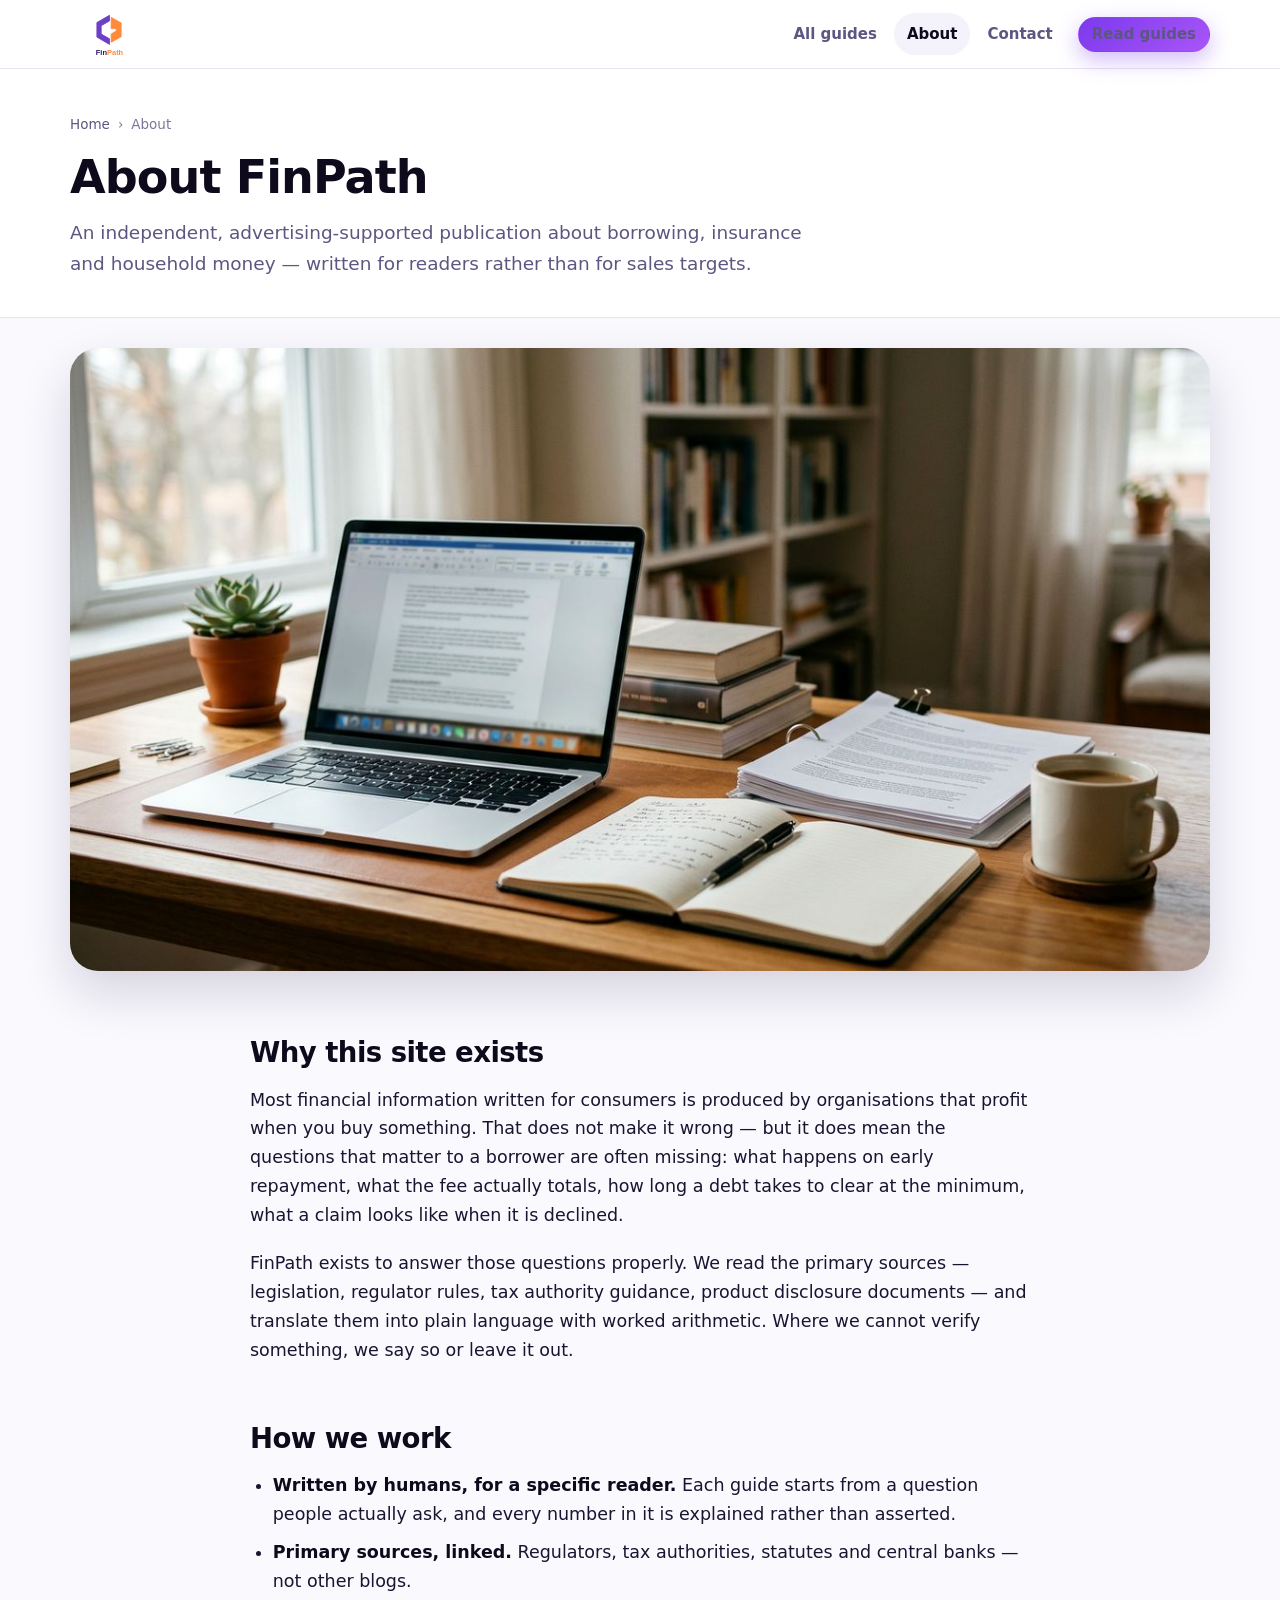
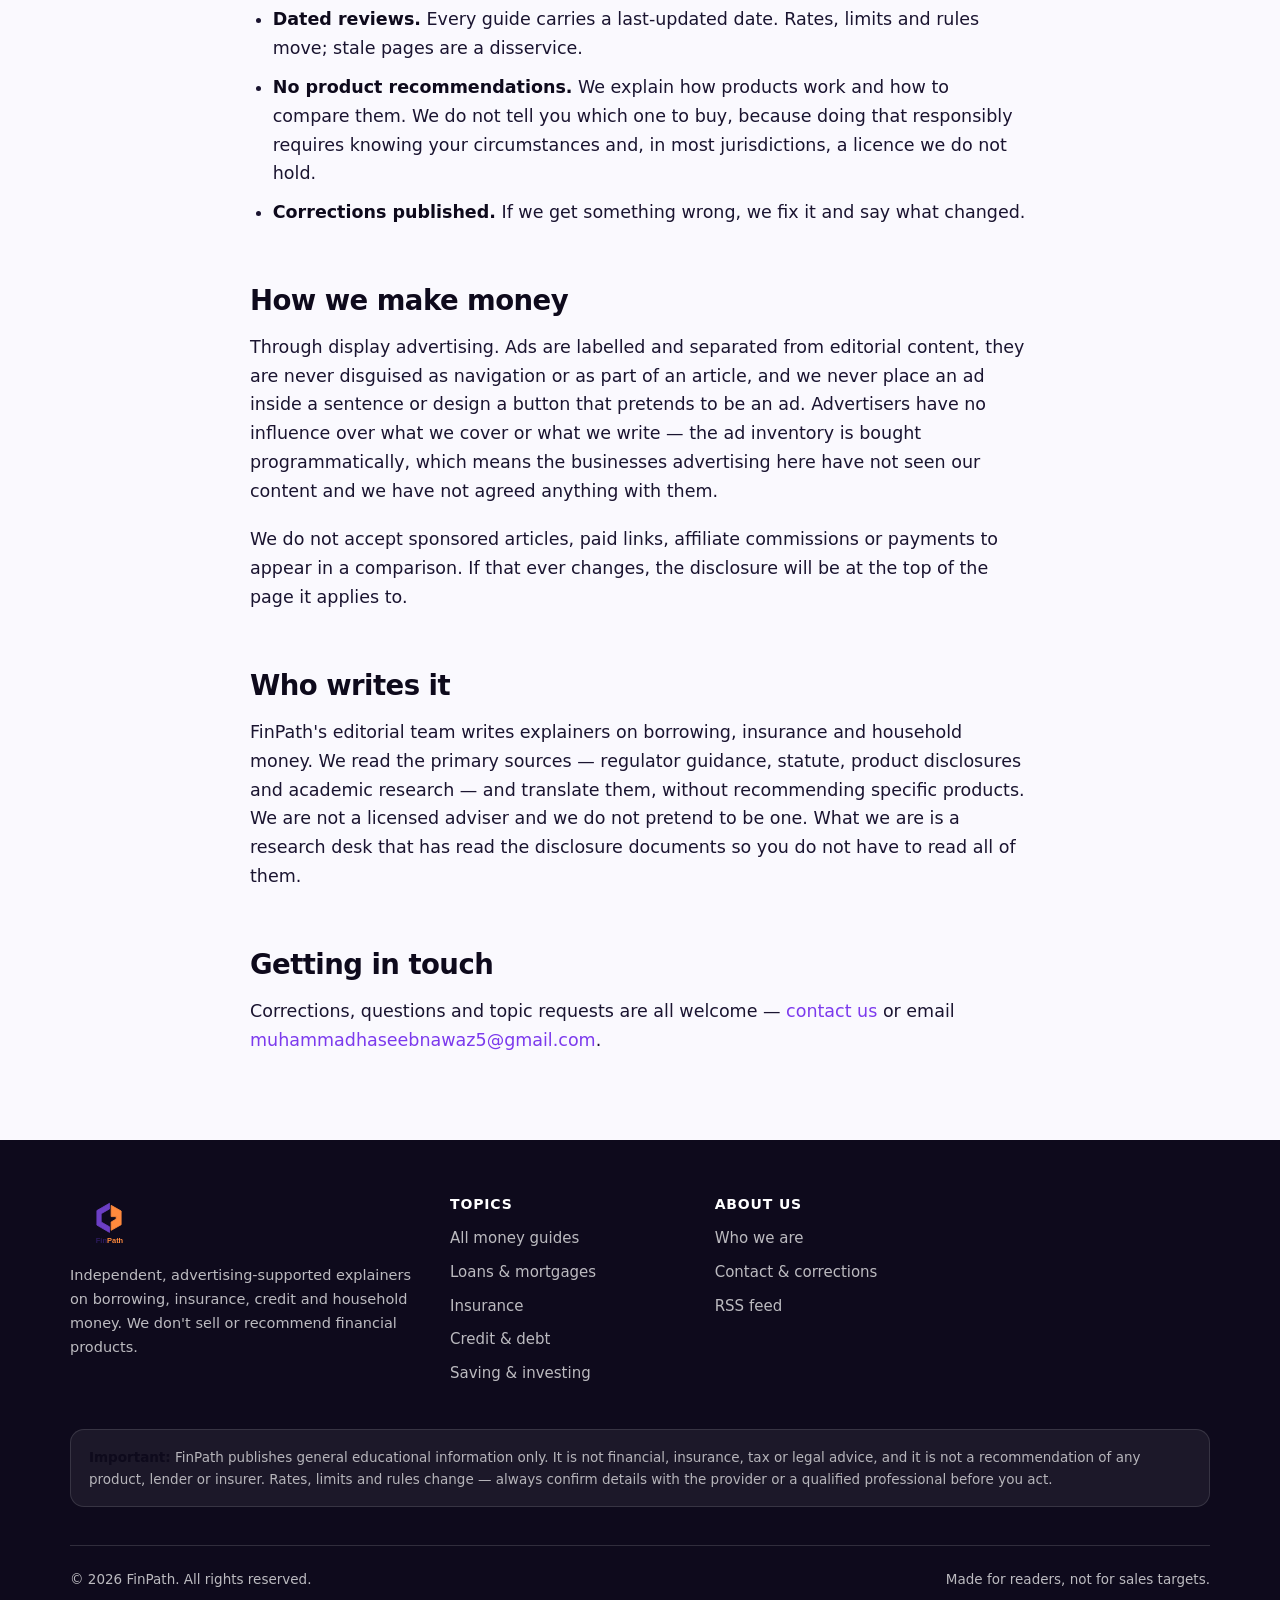
==== site/about.html @ 70ed35b8 "first commit" ====
<!doctype html>
<html lang="en">
<head>
<meta charset="utf-8">
<meta name="viewport" content="width=device-width,initial-scale=1">
<title>About FinPath — who writes this and how it is funded</title>
<meta name="description" content="FinPath is an independent, ad-supported publisher of educational money guides. No product recommendations, primary sources only, published corrections.">
<link rel="canonical" href="https://www.finpath.example/about.html">
<meta name="robots" content="index,follow,max-image-preview:large">
<meta name="theme-color" content="#1a0f33">
<meta property="og:type" content="website">
<meta property="og:site_name" content="FinPath">
<meta property="og:title" content="About FinPath — who writes this and how it is funded">
<meta property="og:description" content="FinPath is an independent, ad-supported publisher of educational money guides. No product recommendations, primary sources only, published corrections.">
<meta property="og:url" content="https://www.finpath.example/about.html">
<meta property="og:image" content="https://www.finpath.example/assets/img/og-cover.jpg">
<meta property="og:image:width" content="1200">
<meta property="og:image:height" content="630">
<meta name="twitter:card" content="summary_large_image">
<meta name="twitter:site" content="@finpath">
<link rel="icon" href="assets/img/finpath-logo.svg">
<link rel="alternate" type="application/rss+xml" title="FinPath feed" href="feed.xml">
<!-- ============================================================
     ADSENSE: replace the line below with your own publisher ID.
     Get it from AdSense -> Account -> Account information.
     ============================================================ -->
<meta name="google-adsense-account" content="ca-pub-XXXXXXXXXXXXXXXX">
<style>/* ==========================================================================
   CoinPath — design system
   Zero external requests (no webfonts, no CDNs) so pages load in <1s.
   ========================================================================== */

:root {
  --ink: #0e0a1c;
  --ink-2: #181030;
  --ink-3: #241743;
  --violet: #7c3aed;
  --violet-2: #a855f7;
  --violet-soft: #f3eeff;
  --pink: #ec4899;
  --amber: #f59e0b;
  --teal: #0ea5a4;
  --green: #12996b;
  --red: #d92d4b;

  --paper: #ffffff;
  --paper-2: #faf9fe;
  --paper-3: #f4f2fb;
  --line: #e7e3f3;
  --line-2: #d8d2ea;

  --text: #1a1430;
  --muted: #5d5680;
  --muted-2: #7d7699;

  --r-sm: 10px;
  --r: 14px;
  --r-lg: 20px;
  --r-xl: 28px;
  --r-pill: 999px;

  --shadow-sm:
    0 1px 2px rgba(20, 12, 45, 0.06), 0 2px 8px rgba(20, 12, 45, 0.05);
  --shadow: 0 6px 18px rgba(24, 14, 52, 0.08), 0 2px 6px rgba(24, 14, 52, 0.05);
  --shadow-lg:
    0 24px 60px rgba(24, 14, 52, 0.14), 0 8px 24px rgba(24, 14, 52, 0.08);

  --wrap: 1180px;
  --wrap-narrow: 760px;
  --font:
    ui-sans-serif, system-ui, -apple-system, "Segoe UI", Roboto,
    "Helvetica Neue", Arial, "Noto Sans", sans-serif;
  --mono:
    ui-monospace, SFMono-Regular, Menlo, Consolas, "Liberation Mono", monospace;
}

*,
*::before,
*::after {
  box-sizing: border-box;
}
html {
  -webkit-text-size-adjust: 100%;
  scroll-behavior: smooth;
}
@media (prefers-reduced-motion: reduce) {
  html {
    scroll-behavior: auto;
  }
  * {
    animation-duration: 0.001ms !important;
    transition-duration: 0.001ms !important;
  }
}
body {
  margin: 0;
  background: var(--paper-2);
  color: var(--text);
  font-family: var(--font);
  font-size: 17px;
  line-height: 1.65;
  -webkit-font-smoothing: antialiased;
}
img,
svg {
  max-width: 100%;
  height: auto;
  display: block;
}
a {
  color: var(--violet);
  text-decoration: none;
}
a:hover {
  text-decoration: underline;
}
h1,
h2,
h3,
h4 {
  line-height: 1.15;
  letter-spacing: -0.02em;
  margin: 0 0 0.55em;
  font-weight: 800;
  color: var(--ink);
}
p {
  margin: 0 0 1.1em;
}
ul,
ol {
  margin: 0 0 1.1em;
  padding-left: 1.25em;
}
li {
  margin-bottom: 0.45em;
}
strong {
  font-weight: 700;
  color: var(--ink);
}
hr {
  border: 0;
  border-top: 1px solid var(--line);
  margin: 2.2rem 0;
}
:focus-visible {
  outline: 3px solid var(--violet-2);
  outline-offset: 2px;
  border-radius: 6px;
}
.wrap {
  width: 100%;
  max-width: var(--wrap);
  margin: 0 auto;
  padding: 0 20px;
}
.wrap-n {
  max-width: var(--wrap-narrow);
}
.sr {
  position: absolute;
  width: 1px;
  height: 1px;
  overflow: hidden;
  clip: rect(0 0 0 0);
  white-space: nowrap;
}
.skip {
  position: absolute;
  left: -9999px;
  top: 8px;
  z-index: 200;
  background: #fff;
  padding: 10px 16px;
  border-radius: var(--r-sm);
  box-shadow: var(--shadow);
}
.skip:focus {
  left: 12px;
}

/* ---------- buttons ---------- */
.btn {
  display: inline-flex;
  align-items: center;
  justify-content: center;
  gap: 0.5em;
  font: inherit;
  font-weight: 650;
  font-size: 15.5px;
  line-height: 1;
  padding: 14px 22px;
  border-radius: var(--r-pill);
  border: 1px solid transparent;
  cursor: pointer;
  transition:
    transform 0.15s ease,
    box-shadow 0.2s ease,
    background 0.2s ease,
    color 0.2s ease;
  text-decoration: none !important;
  white-space: nowrap;
}
.btn:active {
  transform: translateY(1px);
}
.btn-primary {
  background: linear-gradient(135deg, var(--violet), var(--violet-2));
  color: #fff;
  box-shadow: 0 8px 22px rgba(124, 58, 237, 0.35);
}
.btn-primary:hover {
  box-shadow: 0 12px 28px rgba(124, 58, 237, 0.45);
  filter: brightness(1.05);
}
.btn-dark {
  background: var(--ink);
  color: #fff;
}
.btn-dark:hover {
  background: #241543;
}
.btn-ghost {
  background: #fff;
  color: var(--ink);
  border-color: var(--line-2);
}
.btn-ghost:hover {
  border-color: var(--violet);
  color: var(--violet);
}
.btn-ghost.on-dark {
  background: rgba(255, 255, 255, 0.08);
  color: #fff;
  border-color: rgba(255, 255, 255, 0.28);
  backdrop-filter: blur(6px);
}
.btn-ghost.on-dark:hover {
  background: rgba(255, 255, 255, 0.16);
  border-color: rgba(255, 255, 255, 0.5);
}
.btn-sm {
  padding: 10px 16px;
  font-size: 14.5px;
}
.btn-block {
  width: 100%;
}

/* ---------- header ---------- */
.top {
  position: sticky;
  top: 0;
  z-index: 60;
  background: rgba(255, 255, 255, 0.92);
  backdrop-filter: saturate(160%) blur(12px);
  border-bottom: 1px solid var(--line);
}
.top-in {
  display: flex;
  align-items: center;
  gap: 18px;
  height: 68px;
}
.brand {
  display: flex;
  align-items: center;
  gap: 10px;
  font-weight: 800;
  font-size: 19px;
  color: var(--ink);
  letter-spacing: -0.03em;
  text-decoration: none !important;
}
.brand:hover {
  text-decoration: none;
}
.brand-mark {
  width: 112px;
  height: 52px;
  object-fit: contain;
  object-position: left center;
  display: block;
}
.meta-logo {
  width: 105px;
  height: 30px;
  object-fit: contain;
  object-position: left center;
  vertical-align: middle;
  margin-right: 6px;
}
.brand small {
  display: block;
  font-size: 11px;
  font-weight: 600;
  color: var(--muted-2);
  letter-spacing: 0;
}
.nav {
  display: flex;
  align-items: center;
  gap: 4px;
  margin-left: auto;
}
.nav a {
  padding: 9px 13px;
  border-radius: var(--r-pill);
  color: var(--muted);
  font-size: 15px;
  font-weight: 600;
}
.nav a:hover {
  background: var(--violet-soft);
  color: var(--violet);
  text-decoration: none;
}
.nav a.active {
  color: var(--ink);
  background: var(--paper-3);
}
.top-cta {
  display: flex;
  align-items: center;
  gap: 10px;
  margin-left: 8px;
}
.burger {
  display: none;
  margin-left: auto;
  background: #fff;
  border: 1px solid var(--line);
  border-radius: 12px;
  padding: 9px 11px;
  cursor: pointer;
}
.burger span {
  display: block;
  width: 20px;
  height: 2px;
  background: var(--ink);
  border-radius: 2px;
  margin: 4px 0;
}
@media (max-width: 960px) {
  .nav {
    display: none;
  }
  .burger {
    display: block;
  }
  .top-cta {
    display: none;
  }
  .nav.open {
    display: flex;
    position: absolute;
    top: 68px;
    left: 0;
    right: 0;
    background: #fff;
    flex-direction: column;
    align-items: stretch;
    padding: 12px 16px 20px;
    border-bottom: 1px solid var(--line);
    box-shadow: var(--shadow-lg);
    gap: 2px;
  }
  .nav.open a {
    padding: 13px 14px;
    font-size: 16px;
  }
  .nav.open .top-cta {
    display: flex;
    margin: 10px 0 0;
  }
  .nav.open .btn {
    width: 100%;
  }
}

/* ---------- hero ---------- */
.hero {
  position: relative;
  overflow: hidden;
  color: #fff;
  background:
    radial-gradient(
      120% 100% at 82% 12%,
      rgba(236, 72, 153, 0.45) 0%,
      rgba(236, 72, 153, 0) 55%
    ),
    radial-gradient(
      90% 90% at 8% 8%,
      rgba(124, 58, 237, 0.55) 0%,
      rgba(124, 58, 237, 0) 60%
    ),
    radial-gradient(
      70% 70% at 15% 95%,
      rgba(245, 158, 11, 0.28) 0%,
      rgba(245, 158, 11, 0) 60%
    ),
    linear-gradient(150deg, #160c2e 0%, #241046 42%, #3d1352 100%);
}
.hero::after {
  content: "";
  position: absolute;
  inset: 0;
  pointer-events: none;
  opacity: 0.5;
  background-image: radial-gradient(
    rgba(255, 255, 255, 0.2) 1px,
    transparent 1px
  );
  background-size: 26px 26px;
  -webkit-mask-image: radial-gradient(
    80% 70% at 60% 40%,
    #000 0%,
    transparent 75%
  );
  mask-image: radial-gradient(80% 70% at 60% 40%, #000 0%, transparent 75%);
}
.hero-in {
  position: relative;
  z-index: 2;
  display: grid;
  grid-template-columns: 1.06fr 0.94fr;
  gap: 48px;
  align-items: center;
  padding: 74px 0 84px;
}
.hero h1 {
  color: #fff;
  font-size: clamp(2.35rem, 4.6vw, 3.6rem);
  line-height: 1.04;
  letter-spacing: -0.035em;
  margin: 20px 0 18px;
}
.hero h1 em {
  font-style: normal;
  background: linear-gradient(100deg, #f9a8d4, #fcd34d 55%, #a5b4fc);
  -webkit-background-clip: text;
  background-clip: text;
  color: transparent;
}
.hero p.lede {
  color: rgba(255, 255, 255, 0.82);
  font-size: 18px;
  max-width: 56ch;
  margin-bottom: 28px;
}
.hero-btns {
  display: flex;
  flex-wrap: wrap;
  gap: 12px;
  margin-bottom: 26px;
}
.hero-facts {
  display: flex;
  flex-wrap: wrap;
  gap: 8px 22px;
  color: rgba(255, 255, 255, 0.72);
  font-size: 14px;
  list-style: none;
  padding: 0;
  margin: 0;
}
.hero-facts li {
  display: flex;
  align-items: center;
  gap: 8px;
  margin: 0;
}
.tick {
  width: 17px;
  height: 17px;
  flex: 0 0 17px;
  border-radius: 50%;
  background: rgba(255, 255, 255, 0.14);
  display: grid;
  place-items: center;
}
.tick svg {
  width: 10px;
  height: 10px;
}
.pill {
  display: inline-flex;
  align-items: center;
  gap: 9px;
  font-size: 13px;
  font-weight: 650;
  letter-spacing: 0.02em;
  padding: 7px 15px 7px 10px;
  border-radius: var(--r-pill);
  background: rgba(255, 255, 255, 0.1);
  border: 1px solid rgba(255, 255, 255, 0.22);
  color: #fff;
}
.pill .dot {
  width: 7px;
  height: 7px;
  border-radius: 50%;
  background: #34d399;
  box-shadow: 0 0 0 4px rgba(52, 211, 153, 0.22);
}

/* ---------- phone mockup (pure CSS, no images) ---------- */
.hero-visual {
  position: relative;
  display: flex;
  justify-content: center;
}
.orb {
  position: absolute;
  border-radius: 50%;
  filter: blur(46px);
  opacity: 0.55;
  pointer-events: none;
}
.orb.a {
  width: 260px;
  height: 260px;
  background: #ec4899;
  top: -10px;
  right: 10px;
}
.orb.b {
  width: 220px;
  height: 220px;
  background: #7c3aed;
  bottom: -20px;
  left: 0;
}
.phone {
  position: relative;
  width: 296px;
  border-radius: 42px;
  padding: 11px;
  background: linear-gradient(160deg, #3b2a63, #15102c 60%);
  box-shadow:
    0 40px 80px rgba(0, 0, 0, 0.5),
    inset 0 0 0 1px rgba(255, 255, 255, 0.14);
}
.phone::before {
  content: "";
  position: absolute;
  top: 11px;
  left: 50%;
  transform: translateX(-50%);
  width: 96px;
  height: 22px;
  background: #100c22;
  border-radius: 0 0 14px 14px;
  z-index: 3;
}
.screen {
  background: linear-gradient(180deg, #fdfcff, #f4f1fb);
  border-radius: 33px;
  overflow: hidden;
  color: var(--text);
  font-size: 12.5px;
}
.s-head {
  display: flex;
  align-items: center;
  gap: 10px;
  padding: 34px 16px 14px;
  background: linear-gradient(135deg, #8b5cf6, #ec4899);
  color: #fff;
}
.s-av {
  width: 34px;
  height: 34px;
  border-radius: 50%;
  background: rgba(255, 255, 255, 0.24);
  display: grid;
  place-items: center;
  font-weight: 800;
  font-size: 12px;
  border: 1px solid rgba(255, 255, 255, 0.45);
}
.s-head b {
  display: block;
  font-size: 13px;
}
.s-head span {
  font-size: 10.5px;
  opacity: 0.85;
}
.s-bell {
  margin-left: auto;
  width: 26px;
  height: 26px;
  border-radius: 50%;
  background: rgba(255, 255, 255, 0.2);
  display: grid;
  place-items: center;
}
.s-balance {
  margin: -1px 0 0;
  padding: 16px;
  background: linear-gradient(135deg, #8b5cf6, #ec4899);
  color: #fff;
  border-radius: 0 0 22px 22px;
}
.s-balance .lbl {
  font-size: 10.5px;
  opacity: 0.85;
  letter-spacing: 0.04em;
  text-transform: uppercase;
}
.s-balance .amt {
  font-size: 27px;
  font-weight: 800;
  letter-spacing: -0.03em;
  margin: 2px 0 8px;
}
.s-chip {
  display: flex;
  align-items: center;
  justify-content: space-between;
  font-size: 10.5px;
  opacity: 0.9;
}
.s-actions {
  display: flex;
  gap: 8px;
  padding: 14px 14px 10px;
}
.s-actions div {
  flex: 1;
  text-align: center;
  background: #fff;
  border: 1px solid var(--line);
  border-radius: 14px;
  padding: 9px 4px;
  font-size: 9.5px;
  font-weight: 650;
  color: var(--muted);
  box-shadow: var(--shadow-sm);
}
.s-actions i {
  display: grid;
  place-items: center;
  width: 24px;
  height: 24px;
  margin: 0 auto 5px;
  border-radius: 50%;
  background: var(--violet-soft);
  color: var(--violet);
  font-style: normal;
  font-size: 12px;
}
.s-bar {
  padding: 2px 14px 14px;
}
.s-bar .top {
  position: static;
  padding: 0;
  background: none;
  border: 0;
  backdrop-filter: none;
  display: flex;
  justify-content: space-between;
  font-size: 11px;
  font-weight: 700;
  color: var(--ink);
  margin-bottom: 8px;
}
.s-bar .top span {
  color: var(--violet);
  font-weight: 650;
}
.bars {
  display: flex;
  align-items: flex-end;
  gap: 7px;
  height: 56px;
}
.bars b {
  flex: 1;
  border-radius: 5px 5px 3px 3px;
  background: linear-gradient(180deg, var(--violet-2), var(--violet));
  opacity: 0.92;
}
.bars b:nth-child(2n) {
  background: linear-gradient(180deg, #c4b5fd, #a78bfa);
  opacity: 0.75;
}
.s-list {
  padding: 0 14px 18px;
}
.s-row {
  display: flex;
  align-items: center;
  gap: 10px;
  padding: 9px 0;
  border-top: 1px solid var(--line);
}
.s-row .ic {
  width: 28px;
  height: 28px;
  border-radius: 9px;
  background: var(--paper-3);
  display: grid;
  place-items: center;
  color: var(--violet);
  font-size: 12px;
}
.s-row b {
  font-size: 11.5px;
  display: block;
}
.s-row small {
  font-size: 9.5px;
  color: var(--muted-2);
}
.s-row .amt {
  margin-left: auto;
  text-align: right;
  font-weight: 750;
  font-size: 11.5px;
}
.s-row .amt.g {
  color: var(--green);
}
.s-row .amt.r {
  color: var(--red);
}
.float-card {
  position: absolute;
  border-radius: 16px;
  padding: 11px 15px;
  font-size: 12px;
  font-weight: 600;
  line-height: 1.35;
  color: #fff;
  background: rgba(14, 8, 28, 0.62);
  border: 1px solid rgba(255, 255, 255, 0.22);
  -webkit-backdrop-filter: blur(10px) saturate(150%);
  backdrop-filter: blur(10px) saturate(150%);
  box-shadow: 0 18px 40px rgba(6, 2, 18, 0.45);
}
.float-card b {
  display: block;
  color: #fff;
  font-size: 16px;
  letter-spacing: -0.02em;
  margin-top: 2px;
}
.float-card.one {
  top: 52px;
  left: -26px;
}
.float-card.two {
  bottom: 80px;
  right: -30px;
}
@media (max-width: 900px) {
  .hero-in {
    grid-template-columns: 1fr;
    gap: 38px;
    padding: 52px 0 62px;
  }
  .hero-visual {
    order: 2;
  }
  .float-card.one {
    left: 0;
  }
  .float-card.two {
    right: 0;
  }
}
@media (max-width: 420px) {
  .phone {
    width: 262px;
  }
  .float-card {
    display: none;
  }
}

/* ---------- trust strip ---------- */
.trust {
  background: #fff;
  border-bottom: 1px solid var(--line);
}
.trust-in {
  display: flex;
  flex-wrap: wrap;
  gap: 14px 34px;
  padding: 16px 0;
  align-items: center;
  justify-content: center;
  color: var(--muted);
  font-size: 14px;
  font-weight: 600;
}
@media (max-width: 560px) {
  .trust-in {
    gap: 10px 18px;
    font-size: 13.5px;
    justify-content: flex-start;
  }
}
.trust-in span {
  display: flex;
  align-items: center;
  gap: 8px;
}
.trust-in svg {
  width: 16px;
  height: 16px;
  color: var(--violet);
  flex: 0 0 16px;
}

/* ---------- hero image band ---------- */
.cat-hero {
  padding: 30px 20px 0;
}
.cat-hero img {
  width: 100%;
  border-radius: var(--r-xl);
  display: block;
  box-shadow: 0 22px 50px rgba(24, 14, 52, 0.16);
  aspect-ratio: 1200/656;
  object-fit: cover;
  background: var(--paper-3);
}
.cat-hero .cap {
  font-size: 13.5px;
  color: var(--muted-2);
  margin: 10px 2px 0;
}
@media (max-width: 700px) {
  .cat-hero {
    padding: 20px 16px 0;
  }
  .cat-hero img {
    border-radius: var(--r-lg);
  }
}

/* ---------- inline article figures ---------- */
.fig {
  margin: 34px 0;
}
.fig img {
  width: 100%;
  border-radius: var(--r-lg);
  display: block;
  box-shadow: 0 14px 34px rgba(24, 14, 52, 0.13);
  aspect-ratio: 1200/656;
  object-fit: cover;
  background: var(--paper-3);
}
.fig figcaption {
  font-size: 14px;
  color: var(--muted-2);
  margin-top: 10px;
  line-height: 1.55;
}

/* ---------- sections ---------- */
.section {
  padding: 66px 0;
}
.section.tight {
  padding: 44px 0;
}
.section.alt {
  background: #fff;
  border-top: 1px solid var(--line);
  border-bottom: 1px solid var(--line);
}
.sec-head {
  max-width: 720px;
  margin-bottom: 34px;
}
.sec-head.center {
  margin-left: auto;
  margin-right: auto;
  text-align: center;
}
.eyebrow {
  display: inline-flex;
  align-items: center;
  gap: 8px;
  font-size: 12.5px;
  font-weight: 750;
  letter-spacing: 0.09em;
  text-transform: uppercase;
  color: var(--violet);
  margin-bottom: 14px;
}
.eyebrow::before {
  content: "";
  width: 22px;
  height: 2px;
  background: currentColor;
  border-radius: 2px;
}
.sec-head.center .eyebrow::before {
  display: none;
}
.sec-head h2 {
  font-size: clamp(1.7rem, 3vw, 2.35rem);
  margin-bottom: 12px;
}
.sec-head p {
  color: var(--muted);
  font-size: 17px;
  margin: 0;
}
.grid {
  display: grid;
  gap: 22px;
}
.g-2 {
  grid-template-columns: repeat(2, 1fr);
}
.g-3 {
  grid-template-columns: repeat(3, 1fr);
}
.g-4 {
  grid-template-columns: repeat(4, 1fr);
}
@media (max-width: 980px) {
  .g-3,
  .g-4 {
    grid-template-columns: repeat(2, 1fr);
  }
}
@media (max-width: 640px) {
  .g-2,
  .g-3,
  .g-4 {
    grid-template-columns: 1fr;
  }
}

/* ---------- cards ---------- */
.card {
  background: #fff;
  border: 1px solid var(--line);
  border-radius: var(--r-lg);
  padding: 24px;
  box-shadow: var(--shadow-sm);
  transition:
    transform 0.18s ease,
    box-shadow 0.18s ease,
    border-color 0.18s ease;
}
.card:hover {
  transform: translateY(-3px);
  box-shadow: var(--shadow);
  border-color: var(--line-2);
}
a.card {
  color: inherit;
  text-decoration: none !important;
  display: block;
}
.cat-card .ic {
  width: 44px;
  height: 44px;
  border-radius: 13px;
  display: grid;
  place-items: center;
  background: var(--violet-soft);
  color: var(--violet);
  margin-bottom: 16px;
}
.cat-card .ic svg {
  width: 22px;
  height: 22px;
}
.cat-card h3 {
  font-size: 19px;
  margin-bottom: 6px;
}
.cat-card p {
  color: var(--muted);
  font-size: 15px;
  margin: 0 0 14px;
}
.cat-card .more {
  font-weight: 700;
  font-size: 14.5px;
  color: var(--violet);
}
.cat-card {
  border-top: 3px solid transparent;
}
.cat-card:nth-child(1) {
  border-top-color: var(--violet);
}
.cat-card:nth-child(2) {
  border-top-color: var(--teal);
}
.cat-card:nth-child(3) {
  border-top-color: var(--amber);
}
.cat-card:nth-child(4) {
  border-top-color: var(--pink);
}

.post {
  display: flex;
  flex-direction: column;
  overflow: hidden;
  padding: 0;
}
.post .thumb-img {
  width: 100%;
  height: 198px;
  object-fit: cover;
  display: block;
  background: var(--paper-3);
}
.post-lg .thumb-img {
  height: 252px;
}
@media (max-width: 640px) {
  .post .thumb-img {
    height: 180px;
  }
  .post-lg .thumb-img {
    height: 200px;
  }
}
.post .thumb {
  position: relative;
  height: 158px;
  display: grid;
  place-items: center;
  overflow: hidden;
  background: linear-gradient(135deg, #2a1450, #7c3aed);
}
.post .thumb::after {
  content: "";
  position: absolute;
  inset: 0;
  background-image: radial-gradient(
    rgba(255, 255, 255, 0.22) 1px,
    transparent 1px
  );
  background-size: 22px 22px;
  opacity: 0.55;
}
.post .thumb svg {
  width: 56px;
  height: 56px;
  color: #fff;
  opacity: 0.94;
  position: relative;
  z-index: 1;
}
.post .thumb.t2 {
  background: linear-gradient(135deg, #0f3d3a, #0ea5a4);
}
.post .thumb.t3 {
  background: linear-gradient(135deg, #5a3405, #f59e0b);
}
.post .thumb.t4 {
  background: linear-gradient(135deg, #5b1237, #ec4899);
}
.post .thumb.t5 {
  background: linear-gradient(135deg, #1b2a63, #4f46e5);
}
.post .thumb.t6 {
  background: linear-gradient(135deg, #4a1240, #a855f7);
}
.post-body {
  padding: 20px 22px 22px;
  display: flex;
  flex-direction: column;
  flex: 1;
}
.post .kicker {
  font-size: 12px;
  font-weight: 750;
  letter-spacing: 0.07em;
  text-transform: uppercase;
  color: var(--violet);
  margin-bottom: 9px;
}
.post h3 {
  font-size: 18.5px;
  margin-bottom: 9px;
}
.post h3 a {
  color: var(--ink);
}
.post h3 a:hover {
  color: var(--violet);
  text-decoration: none;
}
.post p {
  color: var(--muted);
  font-size: 15px;
  margin: 0 0 14px;
}
.meta {
  display: flex;
  align-items: center;
  gap: 10px;
  margin-top: auto;
  font-size: 13px;
  color: var(--muted-2);
}
.meta .dot {
  width: 3px;
  height: 3px;
  border-radius: 50%;
  background: var(--line-2);
}
.post-lg .thumb {
  height: 224px;
}
.post-lg h3 {
  font-size: 22px;
}

/* ---------- ad slots ----------
   Empty by default, so an unfilled slot adds zero visible space.
   Add ?ads=preview to the URL to see exactly where each unit will render.
   When you paste real AdSense code inside, .dev is never applied to it. */
.ad-slot {
  display: block;
  margin: 0 auto;
  max-width: 100%;
}
.ad-slot.dev {
  overflow: hidden;
  border: 1.5px dashed var(--line-2);
  border-radius: var(--r);
  background: repeating-linear-gradient(
    45deg,
    #fbfaff,
    #fbfaff 12px,
    #f6f4fe 12px,
    #f6f4fe 24px
  );
  text-align: center;
  padding: 26px 18px;
  color: var(--muted-2);
  margin: 30px auto;
}
.ad-slot.dev .tag {
  font-size: 10.5px;
  letter-spacing: 0.16em;
  text-transform: uppercase;
  font-weight: 750;
  color: var(--violet-2);
}
.ad-slot.dev .size {
  font-size: 15px;
  font-weight: 750;
  color: var(--ink-3);
  margin: 7px 0 5px;
  letter-spacing: -0.01em;
}
.ad-slot.dev .hint {
  font-size: 12.5px;
  font-family: var(--mono);
  color: var(--muted-2);
}
.ad-slot.dev .note {
  font-size: 13px;
  color: var(--muted);
  margin-top: 9px;
  max-width: 52ch;
  margin-left: auto;
  margin-right: auto;
}
.ad-devbar {
  position: fixed;
  bottom: 14px;
  left: 50%;
  transform: translateX(-50%);
  z-index: 120;
  display: flex;
  gap: 10px;
  align-items: center;
  background: var(--ink);
  color: #fff;
  padding: 9px 14px;
  border-radius: var(--r-pill);
  font-size: 13px;
  box-shadow: var(--shadow-lg);
}
.ad-devbar b {
  font-weight: 700;
}
.ad-devbar button {
  font: inherit;
  font-size: 12.5px;
  font-weight: 650;
  border: 1px solid rgba(255, 255, 255, 0.3);
  background: rgba(255, 255, 255, 0.1);
  color: #fff;
  padding: 6px 12px;
  border-radius: var(--r-pill);
  cursor: pointer;
}

/* ---------- number panels (inline SVG charts) ---------- */
.num-card {
  display: flex;
  flex-direction: column;
}
.num-head {
  display: flex;
  align-items: center;
  gap: 11px;
  margin-bottom: 16px;
}
.num-head h3 {
  margin: 0;
  font-size: 17.5px;
}
.num-ic {
  width: 38px;
  height: 38px;
  flex: 0 0 38px;
  border-radius: 11px;
  display: grid;
  place-items: center;
  background: var(--violet-soft);
  color: var(--violet);
}
.num-card .mini-wrap {
  background: var(--paper-2);
  border: 1px solid var(--line);
  border-radius: var(--r);
  padding: 14px 14px 8px;
  margin-bottom: 16px;
}
.num-card svg.mini {
  width: 100%;
  height: auto;
  display: block;
}
.num-card p {
  color: var(--muted);
  font-size: 15px;
  margin-bottom: 14px;
}
.num-card .more {
  margin-top: auto;
  font-weight: 700;
  font-size: 14.5px;
  color: var(--violet);
}

/* ---------- calculators ---------- */
.tool {
  background: #fff;
  border: 1px solid var(--line);
  border-radius: var(--r-xl);
  box-shadow: var(--shadow);
  overflow: hidden;
}
.tool-in {
  display: grid;
  grid-template-columns: 1fr 1fr;
  gap: 0;
}
@media (max-width: 860px) {
  .tool-in {
    grid-template-columns: 1fr;
  }
}
.tool-form {
  padding: 30px;
}
.tool-out {
  padding: 30px;
  background: linear-gradient(150deg, #1a0f33, #34184f 60%, #4a1b52);
  color: #fff;
}
.tool-out h3 {
  color: #fff;
  font-size: 18px;
  margin-bottom: 16px;
}
.tool h2 {
  font-size: 22px;
}
.field {
  margin-bottom: 18px;
}
.field label {
  display: block;
  font-size: 14px;
  font-weight: 650;
  color: var(--ink);
  margin-bottom: 7px;
}
.field .hint {
  font-size: 12.5px;
  color: var(--muted-2);
  font-weight: 500;
}
.field input,
.field select {
  width: 100%;
  font: inherit;
  font-size: 16px;
  padding: 12px 14px;
  border-radius: var(--r-sm);
  border: 1px solid var(--line-2);
  background: #fff;
  color: var(--ink);
}
.field input:focus,
.field select:focus {
  border-color: var(--violet);
  outline: none;
  box-shadow: 0 0 0 4px rgba(124, 58, 237, 0.12);
}
.result-hero {
  font-size: 38px;
  font-weight: 800;
  letter-spacing: -0.035em;
  margin: 0 0 4px;
  line-height: 1;
}
.result-sub {
  color: rgba(255, 255, 255, 0.72);
  font-size: 14px;
  margin-bottom: 22px;
}
.result-rows {
  list-style: none;
  padding: 0;
  margin: 0 0 18px;
}
.result-rows li {
  display: flex;
  justify-content: space-between;
  gap: 14px;
  padding: 11px 0;
  border-bottom: 1px solid rgba(255, 255, 255, 0.14);
  font-size: 15px;
  margin: 0;
}
.result-rows li b {
  font-weight: 750;
}
.result-rows li.tot {
  border-bottom: 0;
  border-top: 1px solid rgba(255, 255, 255, 0.3);
  margin-top: 4px;
  padding-top: 14px;
  font-weight: 750;
}
.note {
  font-size: 13px;
  color: var(--muted);
  background: var(--paper-3);
  border-left: 3px solid var(--violet);
  padding: 12px 15px;
  border-radius: 0 var(--r-sm) var(--r-sm) 0;
}
.tool-out .note {
  background: rgba(255, 255, 255, 0.08);
  border-left-color: var(--amber);
  color: rgba(255, 255, 255, 0.8);
}
.chart {
  display: flex;
  align-items: flex-end;
  gap: 8px;
  height: 88px;
  margin: 6px 0 4px;
}
.chart b {
  flex: 1;
  background: linear-gradient(180deg, #a78bfa, #7c3aed);
  border-radius: 5px 5px 3px 3px;
  min-height: 6px;
}

/* ---------- FAQ ---------- */
.faq {
  border: 1px solid var(--line);
  border-radius: var(--r-lg);
  background: #fff;
  overflow: hidden;
}
.faq details {
  border-bottom: 1px solid var(--line);
}
.faq details:last-child {
  border-bottom: 0;
}
.faq summary {
  cursor: pointer;
  padding: 19px 22px;
  font-weight: 700;
  font-size: 16.5px;
  color: var(--ink);
  list-style: none;
  display: flex;
  align-items: flex-start;
  gap: 14px;
}
.faq summary::-webkit-details-marker {
  display: none;
}
.faq summary::after {
  content: "+";
  margin-left: auto;
  color: var(--violet);
  font-size: 22px;
  line-height: 1;
  font-weight: 600;
}
.faq details[open] summary::after {
  content: "–";
}
.faq .a {
  padding: 0 22px 20px;
  color: var(--muted);
}
.faq .a p:last-child {
  margin-bottom: 0;
}

/* ---------- newsletter ---------- */
.news {
  background: linear-gradient(150deg, #1a0f33, #3a1550 60%, #52194f);
  color: #fff;
  border-radius: var(--r-xl);
  padding: 40px;
  position: relative;
  overflow: hidden;
}
.news::after {
  content: "";
  position: absolute;
  inset: 0;
  background-image: radial-gradient(
    rgba(255, 255, 255, 0.16) 1px,
    transparent 1px
  );
  background-size: 24px 24px;
  opacity: 0.5;
  pointer-events: none;
}
.news > * {
  position: relative;
  z-index: 1;
}
.news h2 {
  color: #fff;
  font-size: clamp(1.5rem, 2.6vw, 2rem);
  margin-bottom: 10px;
}
.news p {
  color: rgba(255, 255, 255, 0.78);
  max-width: 62ch;
}
.news-form {
  display: flex;
  gap: 10px;
  flex-wrap: wrap;
  margin-top: 22px;
}
.news-form input {
  flex: 1;
  min-width: 240px;
  font: inherit;
  font-size: 16px;
  padding: 14px 16px;
  border-radius: var(--r-pill);
  border: 1px solid rgba(255, 255, 255, 0.3);
  background: rgba(255, 255, 255, 0.12);
  color: #fff;
}
.news-form input::placeholder {
  color: rgba(255, 255, 255, 0.6);
}
.news-form input:focus {
  outline: none;
  border-color: #fff;
  background: rgba(255, 255, 255, 0.2);
}
.form-msg {
  font-size: 14px;
  margin-top: 14px;
  color: #a7f3d0;
  display: none;
}
.form-msg.show {
  display: block;
}
.news .fine {
  font-size: 12.5px;
  color: rgba(255, 255, 255, 0.6);
  margin-top: 16px;
}

/* ---------- footer ---------- */
.foot {
  background: var(--ink);
  color: rgba(255, 255, 255, 0.72);
  padding: 56px 0 26px;
  font-size: 15px;
}
.foot a {
  color: rgba(255, 255, 255, 0.72);
}
.foot a:hover {
  color: #fff;
}
.foot-grid {
  display: grid;
  grid-template-columns: 1.5fr 1fr 1fr 1fr;
  gap: 34px;
}
@media (max-width: 900px) {
  .foot-grid {
    grid-template-columns: 1fr 1fr;
  }
}
@media (max-width: 560px) {
  .foot-grid {
    grid-template-columns: 1fr;
  }
}
.foot h4 {
  color: #fff;
  font-size: 14px;
  letter-spacing: 0.06em;
  text-transform: uppercase;
  margin-bottom: 14px;
}
.foot ul {
  list-style: none;
  padding: 0;
  margin: 0;
}
.foot li {
  margin-bottom: 9px;
}
.foot .brand {
  color: #fff;
}
.foot .brand small {
  color: rgba(255, 255, 255, 0.55);
}
.foot-about p {
  font-size: 14.5px;
  margin: 16px 0 0;
  max-width: 38ch;
}
.foot-bottom {
  border-top: 1px solid rgba(255, 255, 255, 0.14);
  margin-top: 38px;
  padding-top: 22px;
  display: flex;
  flex-wrap: wrap;
  gap: 12px 24px;
  align-items: center;
  justify-content: space-between;
  font-size: 13.5px;
}
.disclaimer-box {
  background: rgba(255, 255, 255, 0.06);
  border: 1px solid rgba(255, 255, 255, 0.12);
  border-radius: var(--r);
  padding: 16px 18px;
  margin-top: 34px;
  font-size: 13.5px;
  color: rgba(255, 255, 255, 0.68);
}

/* ---------- article / legal prose ---------- */
.page-head {
  background: #fff;
  border-bottom: 1px solid var(--line);
  padding: 44px 0 38px;
}
.page-head h1 {
  font-size: clamp(2rem, 3.6vw, 2.9rem);
  margin-bottom: 14px;
}
.page-head p.lede {
  color: var(--muted);
  font-size: 18.5px;
  max-width: 64ch;
  margin: 0;
}
.crumbs {
  font-size: 13.5px;
  color: var(--muted-2);
  margin-bottom: 16px;
  display: flex;
  flex-wrap: wrap;
  gap: 8px;
  align-items: center;
}
.crumbs a {
  color: var(--muted);
}
.article-meta {
  display: flex;
  flex-wrap: wrap;
  gap: 8px 18px;
  align-items: center;
  font-size: 14px;
  color: var(--muted);
  margin-top: 20px;
}
.article-meta .who {
  display: flex;
  align-items: center;
  gap: 9px;
}
.article-meta .av {
  width: 32px;
  height: 32px;
  border-radius: 50%;
  background: linear-gradient(135deg, var(--violet), var(--pink));
  color: #fff;
  display: grid;
  place-items: center;
  font-weight: 750;
  font-size: 12.5px;
}
.progress {
  position: fixed;
  top: 0;
  left: 0;
  height: 3px;
  background: linear-gradient(90deg, var(--violet), var(--pink));
  width: 0;
  z-index: 80;
}

.layout {
  display: grid;
  grid-template-columns: minmax(0, 1fr) 320px;
  gap: 46px;
  align-items: start;
  padding: 44px 0 60px;
}
@media (max-width: 1000px) {
  .layout {
    grid-template-columns: 1fr;
    gap: 34px;
  }
}
.prose {
  font-size: 17.5px;
  max-width: 74ch;
}
.prose h2 {
  font-size: clamp(1.4rem, 2.4vw, 1.72rem);
  margin: 2.1em 0 0.6em;
}
.prose h2:first-child {
  margin-top: 0;
}
.prose h3 {
  font-size: 1.2rem;
  margin: 1.7em 0 0.5em;
  letter-spacing: -0.015em;
}
.prose ul,
.prose ol {
  padding-left: 1.3em;
}
.prose li {
  margin-bottom: 0.55em;
}
.prose blockquote {
  margin: 1.6em 0;
  padding: 18px 22px;
  background: var(--violet-soft);
  border-left: 4px solid var(--violet);
  border-radius: 0 var(--r) var(--r) 0;
  color: var(--ink-3);
  font-style: normal;
}
.prose blockquote p:last-child {
  margin-bottom: 0;
}
.prose table {
  width: 100%;
  border-collapse: collapse;
  margin: 1.6em 0;
  font-size: 15.5px;
  display: block;
  overflow-x: auto;
}
.prose th,
.prose td {
  border: 1px solid var(--line);
  padding: 11px 13px;
  text-align: left;
  vertical-align: top;
}
.prose th {
  background: var(--paper-3);
  font-weight: 750;
  color: var(--ink);
}
.prose tbody tr:nth-child(even) td {
  background: var(--paper-2);
}
.prose .num {
  font-variant-numeric: tabular-nums;
}
.lede-p {
  font-size: 19px;
  color: var(--muted);
}
.takeaways {
  background: #fff;
  border: 1px solid var(--line);
  border-left: 4px solid var(--violet);
  border-radius: var(--r);
  padding: 22px 24px;
  margin: 26px 0;
}
.takeaways h2 {
  font-size: 16px !important;
  text-transform: uppercase;
  letter-spacing: 0.08em;
  color: var(--violet);
  margin: 0 0 12px !important;
}
.takeaways ul {
  margin: 0;
  padding-left: 1.15em;
}
.takeaways li {
  font-size: 16px;
  color: var(--ink-3);
}
.callout {
  background: var(--paper-3);
  border: 1px solid var(--line);
  border-radius: var(--r);
  padding: 18px 20px;
  margin: 1.6em 0;
  font-size: 16px;
}
.callout.warn {
  background: #fff7ed;
  border-color: #fed7aa;
}
.callout.tip {
  background: #ecfdf5;
  border-color: #a7f3d0;
}
.callout b {
  display: block;
  margin-bottom: 4px;
}
.callout p:last-child {
  margin-bottom: 0;
}
.src {
  font-size: 15px;
  color: var(--muted);
}
.src li {
  margin-bottom: 0.7em;
}

/* sidebar */
.side {
  position: sticky;
  top: 88px;
  display: flex;
  flex-direction: column;
  gap: 20px;
}
.side-box {
  background: #fff;
  border: 1px solid var(--line);
  border-radius: var(--r-lg);
  padding: 20px;
  box-shadow: var(--shadow-sm);
}
.side-box h4 {
  font-size: 13px;
  text-transform: uppercase;
  letter-spacing: 0.08em;
  color: var(--muted-2);
  margin-bottom: 14px;
}
.toc {
  list-style: none;
  padding: 0;
  margin: 0;
  font-size: 15px;
}
.toc li {
  margin-bottom: 2px;
}
.toc a {
  display: block;
  text-transform: capitalize;
  padding: 7px 10px;
  border-radius: 9px;
  color: var(--muted);
  font-weight: 600;
}
.toc a:hover {
  background: var(--paper-3);
  color: var(--violet);
  text-decoration: none;
}
.toc a.active {
  background: var(--violet-soft);
  color: var(--violet);
}
.side-link {
  display: block;
  padding: 11px 0;
  border-bottom: 1px solid var(--line);
  color: var(--ink);
  font-weight: 650;
  font-size: 15.5px;
}
.side-link:last-child {
  border-bottom: 0;
  padding-bottom: 0;
}
.author-box {
  display: flex;
  gap: 16px;
  align-items: flex-start;
  background: #fff;
  border: 1px solid var(--line);
  border-radius: var(--r-lg);
  padding: 22px;
  margin: 34px 0 0;
}
.author-box .av {
  width: 52px;
  height: 52px;
  flex: 0 0 52px;
  border-radius: 14px;
  background: linear-gradient(135deg, var(--violet), var(--pink));
  color: #fff;
  display: grid;
  place-items: center;
  font-weight: 800;
  font-size: 17px;
}
.author-box .author-logo {
  object-fit: contain;
}
.author-box h4 {
  margin: 0 0 4px;
  font-size: 16px;
}
.author-box p {
  font-size: 14.5px;
  color: var(--muted);
  margin: 0;
}
.share {
  display: flex;
  gap: 8px;
  flex-wrap: wrap;
  margin-top: 22px;
  align-items: center;
  font-size: 14px;
  color: var(--muted-2);
}

@media print {
  .top,
  .foot,
  .side,
  .ad-slot,
  .news,
  .progress,
  .ad-devbar {
    display: none !important;
  }
}
</style>
</head>
<body>
<a class="skip" href="#main">Skip to content</a>
<header class="top">
  <div class="wrap top-in">
    <a class="brand" href="index.html">
      <img class="brand-mark" src="assets/img/finpath-logo.svg" alt="FinPath">
    </a>
    <button class="burger" aria-label="Menu" aria-expanded="false" aria-controls="site-nav"><span></span><span></span><span></span></button>
    <nav class="nav" id="site-nav" aria-label="Main">
      <a href="articles.html">All guides</a><a href="about.html" class="active">About</a><a href="contact.html">Contact</a>
      <div class="top-cta"><a class="btn btn-primary btn-sm" href="articles.html">Read guides</a></div>
    </nav>
  </div>
</header>
<main id="main">

<div class="page-head"><div class="wrap">
  <div class="crumbs"><a href="index.html">Home</a> › <span>About</span></div>
  <h1>About FinPath</h1>
  <p class="lede">An independent, advertising-supported publication about borrowing, insurance and household money — written for readers rather than for sales targets.</p>
</div></div>
<div class="wrap cat-hero">
  <img src="assets/img/cover-about-desk.jpg" width="1200" height="656"
       loading="eager" fetchpriority="high" decoding="async" alt="An editor's research desk with reports, a laptop and a notebook">
  
</div>
<section class="section">
  <div class="wrap" style="max-width:820px">
    <div class="prose">
      <h2 id="why">Why this site exists</h2>
      <p>Most financial information written for consumers is produced by organisations that profit when you buy something. That does not make it wrong — but it does mean the questions that matter to a borrower are often missing: what happens on early repayment, what the fee actually totals, how long a debt takes to clear at the minimum, what a claim looks like when it is declined.</p>
      <p>FinPath exists to answer those questions properly. We read the primary sources — legislation, regulator rules, tax authority guidance, product disclosure documents — and translate them into plain language with worked arithmetic. Where we cannot verify something, we say so or leave it out.</p>

      <h2 id="how">How we work</h2>
      <ul>
        <li><strong>Written by humans, for a specific reader.</strong> Each guide starts from a question people actually ask, and every number in it is explained rather than asserted.</li>
        <li><strong>Primary sources, linked.</strong> Regulators, tax authorities, statutes and central banks — not other blogs.</li>
        <li><strong>Dated reviews.</strong> Every guide carries a last-updated date. Rates, limits and rules move; stale pages are a disservice.</li>
        <li><strong>No product recommendations.</strong> We explain how products work and how to compare them. We do not tell you which one to buy, because doing that responsibly requires knowing your circumstances and, in most jurisdictions, a licence we do not hold.</li>
        <li><strong>Corrections published.</strong> If we get something wrong, we fix it and say what changed.</li>
      </ul>

      <h2 id="money">How we make money</h2>
      <p>Through display advertising. Ads are labelled and separated from editorial content, they are never disguised as navigation or as part of an article, and we never place an ad inside a sentence or design a button that pretends to be an ad. Advertisers have no influence over what we cover or what we write — the ad inventory is bought programmatically, which means the businesses advertising here have not seen our content and we have not agreed anything with them.</p>
      <p>We do not accept sponsored articles, paid links, affiliate commissions or payments to appear in a comparison. If that ever changes, the disclosure will be at the top of the page it applies to.</p>

      <h2 id="who">Who writes it</h2>
      <p>FinPath's editorial team writes explainers on borrowing, insurance and household money. We read the primary sources — regulator guidance, statute, product disclosures and academic research — and translate them, without recommending specific products. We are not a licensed adviser and we do not pretend to be one. What we are is a research desk that has read the disclosure documents so you do not have to read all of them.</p>

      <h2 id="contact">Getting in touch</h2>
      <p>Corrections, questions and topic requests are all welcome — <a href="contact.html">contact us</a> or email <a href="mailto:muhammadhaseebnawaz5@gmail.com">muhammadhaseebnawaz5@gmail.com</a>.</p>
    </div>
  </div>
</section>

</main>
<footer class="foot">
  <div class="wrap">
    <div class="foot-grid">
      <div class="foot-about">
        <a class="brand" href="index.html"><img class="brand-mark" src="assets/img/finpath-logo.svg" alt="FinPath"></a>
        <p>Independent, advertising-supported explainers on borrowing, insurance, credit and household money. We don't sell or recommend financial products.</p>
      </div>
      <div>
        <h4>Topics</h4>
        <ul>
          <li><a href="articles.html">All money guides</a></li>
          <li><a href="articles.html#loans">Loans &amp; mortgages</a></li>
          <li><a href="articles.html#insurance">Insurance</a></li>
          <li><a href="articles.html#credit-debt">Credit &amp; debt</a></li>
          <li><a href="articles.html#saving">Saving &amp; investing</a></li>
        </ul>
      </div>
      <div>
        <h4>About us</h4>
        <ul>
          <li><a href="about.html">Who we are</a></li>
          <li><a href="contact.html">Contact &amp; corrections</a></li>
          <li><a href="feed.xml">RSS feed</a></li>
        </ul>
      </div>
    </div>
    <div class="disclaimer-box">
      <strong>Important:</strong> FinPath publishes general educational information only. It is not financial, insurance, tax or legal advice, and it is not a recommendation of any product, lender or insurer. Rates, limits and rules change — always confirm details with the provider or a qualified professional before you act.
    </div>
    <div class="foot-bottom">
      <span>© <span data-year>2026</span> FinPath. All rights reserved.</span>
      <span>Made for readers, not for sales targets.</span>
    </div>
  </div>
</footer>
<script>/* ==========================================================================
   FinPath — site scripts
   No dependencies, ~6KB, runs after first paint concerns are minimal.
   ========================================================================== */
(function () {
  "use strict";
  var $ = function (s, r) {
    return (r || document).querySelector(s);
  };
  var $$ = function (s, r) {
    return Array.prototype.slice.call((r || document).querySelectorAll(s));
  };

  /* ---------- footer year ---------- */
  $$("[data-year]").forEach(function (el) {
    el.textContent = new Date().getFullYear();
  });

  /* ---------- mobile nav ---------- */
  var burger = $(".burger"),
    nav = $("#site-nav");
  if (burger && nav) {
    burger.addEventListener("click", function () {
      var open = nav.classList.toggle("open");
      burger.setAttribute("aria-expanded", open ? "true" : "false");
    });
  }

  /* ---------- reading progress (article pages) ---------- */
  var bar = $(".progress"),
    prose = $(".prose");
  if (bar && prose) {
    var onScroll = function () {
      var r = prose.getBoundingClientRect();
      var total = r.height - window.innerHeight + 120;
      var done = Math.min(Math.max(-r.top + 100, 0), Math.max(total, 1));
      bar.style.width = (done / Math.max(total, 1)) * 100 + "%";
    };
    window.addEventListener("scroll", onScroll, { passive: true });
    onScroll();
  }

  /* ---------- table of contents: build + scroll-spy ---------- */
  var toc = $("#toc");
  if (toc && prose) {
    var heads = $$("h2[id]", prose);
    heads.forEach(function (h) {
      var li = document.createElement("li");
      var a = document.createElement("a");
      a.href = "#" + h.id;
      a.textContent = h.textContent.replace(/\s*\(.*?\)\s*$/, "");
      li.appendChild(a);
      toc.appendChild(li);
    });
    if (!heads.length) {
      var box = toc.closest(".side-box");
      if (box) box.style.display = "none";
    }
    var links = $$("a", toc);
    var spy = function () {
      var best = null,
        bestTop = -Infinity;
      heads.forEach(function (h) {
        var t = h.getBoundingClientRect().top;
        if (t < 140 && t > bestTop) {
          bestTop = t;
          best = h.id;
        }
      });
      links.forEach(function (a) {
        a.classList.toggle("active", a.getAttribute("href") === "#" + best);
      });
    };
    window.addEventListener("scroll", spy, { passive: true });
    spy();
  }

  /* ---------- calculators ---------- */
  var CUR = "$";
  try {
    CUR = localStorage.getItem("finpath_cur") || "$";
  } catch (e) {}
  var rerun = [];
  var money = function (n, cur) {
    var c = cur || CUR;
    return (
      c + Number(n).toLocaleString(undefined, { maximumFractionDigits: 0 })
    );
  };
  var curSel = $("#cur");
  if (curSel) {
    curSel.value = CUR;
    curSel.addEventListener("change", function () {
      CUR = curSel.value;
      try {
        localStorage.setItem("finpath_cur", CUR);
      } catch (e) {}
      rerun.forEach(function (f) {
        f();
      });
    });
  }

  // 1) Loan / EMI
  var loan = $("#loan");
  if (loan) {
    var runLoan = function () {
      var P = +$("#l-amount").value || 0,
        annual = +$("#l-rate").value || 0,
        years = +$("#l-term").value || 1,
        fee = +$("#l-fee").value || 0;
      var r = annual / 100 / 12,
        n = Math.round(years * 12);
      var pay = r > 0 ? (P * r) / (1 - Math.pow(1 + r, -n)) : P / n;
      var total = pay * n,
        interest = total - P,
        feeAmt = (P * fee) / 100;
      $("#l-pay").textContent = money(pay);
      $("#l-interest").textContent = money(interest);
      $("#l-principal").textContent = money(P);
      $("#l-total").textContent = money(total + feeAmt);
      $("#l-fee-out").textContent = money(feeAmt);
      $("#l-months").textContent = n + " months";
      // simple amortisation sparkline: balance by year
      var chart = $("#l-chart");
      if (chart) {
        chart.innerHTML = "";
        var perYear = Math.max(1, Math.round(n / 8)),
          bal = P,
          i;
        for (i = 0; i < n; i++) {
          bal = bal + bal * r - pay;
          if (bal < 0) bal = 0;
          if (i % perYear === 0) {
            var b = document.createElement("b");
            b.style.height = Math.max(6, (bal / P) * 88) + "px";
            chart.appendChild(b);
          }
        }
      }
      var firstI = P * r;
      var split = $("#l-split");
      if (split) {
        if (P <= 0) {
          split.textContent = "Enter an amount to see where your money goes.";
        } else if (firstI <= 0) {
          split.textContent =
            "With no interest, every payment goes straight to the balance.";
        } else {
          split.textContent =
            Math.round((firstI / pay) * 100) +
            "% of your first payment is interest — " +
            money(firstI) +
            " of " +
            money(pay) +
            ".";
        }
      }
    };
    ["#l-amount", "#l-rate", "#l-term", "#l-fee"].forEach(function (id) {
      var el = $(id);
      if (el) el.addEventListener("input", runLoan);
    });
    runLoan();
    rerun.push(runLoan);
  }

  // 2) Emergency fund
  var ef = $("#fund");
  if (ef) {
    var runFund = function () {
      var spend = +$("#f-spend").value || 0,
        months = +$("#f-months").value || 0,
        saved = +$("#f-have").value || 0,
        weekly = +$("#f-weekly").value || 0;
      var target = spend * months,
        gap = Math.max(target - saved, 0);
      $("#f-target").textContent = money(target);
      $("#f-gap").textContent = money(gap);
      $("#f-pct").textContent =
        (target > 0 ? Math.min(100, Math.round((saved / target) * 100)) : 0) +
        "% funded";
      var weeks = weekly > 0 ? Math.ceil(gap / weekly) : 0;
      $("#f-time").textContent =
        gap === 0
          ? "Fully funded — move to the next goal"
          : weekly > 0
            ? weeks + " weeks (about " + Math.ceil(weeks / 4.33) + " months)"
            : "Add a weekly amount to see a timeline";
    };
    ["#f-spend", "#f-months", "#f-have", "#f-weekly"].forEach(function (id) {
      var el = $(id);
      if (el) el.addEventListener("input", runFund);
    });
    runFund();
    rerun.push(runFund);
  }

  // 3) Insurance cover (DIME method)
  var ins = $("#insurance-cover");
  if (ins) {
    var runIns = function () {
      var debt = +$("#i-debt").value || 0,
        income = +$("#i-income").value || 0,
        years = +$("#i-years").value || 0,
        mortgage = +$("#i-mortgage").value || 0,
        edu = +$("#i-edu").value || 0,
        existing = +$("#i-existing").value || 0,
        savings = +$("#i-savings").value || 0;
      var need = debt + income * years + mortgage + edu;
      var gap = Math.max(need - existing - savings, 0);
      $("#i-need").textContent = money(need);
      $("#i-gap").textContent = money(gap);
      $("#i-income-part").textContent = money(income * years);
      $("#i-range").textContent =
        money(Math.round(gap * 0.9)) + " – " + money(Math.round(gap * 1.1));
    };
    [
      "#i-debt",
      "#i-income",
      "#i-years",
      "#i-mortgage",
      "#i-edu",
      "#i-existing",
      "#i-savings",
    ].forEach(function (id) {
      var el = $(id);
      if (el) el.addEventListener("input", runIns);
    });
    runIns();
    rerun.push(runIns);
  }

  // 4) Debt payoff comparison
  var debt = $("#debt");
  if (debt) {
    var simulate = function (balances, aprs, extra, mode) {
      // returns months and total interest
      var bals = balances.slice(),
        months = 0,
        interest = 0,
        i;
      var order = bals.map(function (_, i) {
        return i;
      });
      while (
        bals.some(function (v) {
          return v > 0.5;
        }) &&
        months < 600
      ) {
        months++;
        var pool = extra;
        for (i = 0; i < bals.length; i++) {
          if (bals[i] <= 0) continue;
          var add = bals[i] * (aprs[i] / 100 / 12);
          bals[i] += add;
          interest += add;
        }
        // minimum payments (assume 2% or 25, whichever larger)
        var minTotal = 0;
        for (i = 0; i < bals.length; i++) {
          if (bals[i] <= 0) continue;
          var min = Math.min(bals[i], Math.max(bals[i] * 0.02, 25));
          bals[i] -= min;
          minTotal += min;
        }
        // sort order
        order = order.slice().sort(function (a, b) {
          if (mode === "avalanche") return aprs[b] - aprs[a];
          return balances[a] - balances[b] || bals[a] - bals[b];
        });
        var left = Math.max(extra, 0);
        for (i = 0; i < order.length && left > 0; i++) {
          var idx = order[i];
          if (bals[idx] <= 0) continue;
          var pay = Math.min(left, bals[idx]);
          bals[idx] -= pay;
          left -= pay;
        }
      }
      return {
        months: months,
        interest: Math.max(interest, 0),
        stuck: months >= 600,
      };
    };
    var runDebt = function () {
      var b1 = +$("#d-b1").value || 0,
        a1 = +$("#d-a1").value || 0,
        b2 = +$("#d-b2").value || 0,
        a2 = +$("#d-a2").value || 0,
        b3 = +$("#d-b3").value || 0,
        a3 = +$("#d-a3").value || 0,
        extra = +$("#d-extra").value || 0;
      var bal = [b1, b2, b3].filter(function (v, i) {
        return [b1, b2, b3][i] > 0;
      });
      var ap = [a1, a2, a3].slice(0, bal.length);
      bal = [b1, b2, b3].filter(function (v) {
        return v > 0;
      });
      ap = [];
      if (b1 > 0) ap.push(a1);
      if (b2 > 0) ap.push(a2);
      if (b3 > 0) ap.push(a3);
      if (!bal.length) {
        $("#d-ava").textContent = "—";
        $("#d-snow").textContent = "—";
        $("#d-save").textContent = "Enter at least one balance";
        return;
      }
      var av = simulate(bal, ap, extra, "avalanche");
      var sn = simulate(bal, ap, extra, "snowball");
      var label = function (x) {
        return x.stuck
          ? "Never clears (50-year cap)"
          : x.months + " months · " + money(x.interest) + " interest";
      };
      $("#d-ava").textContent = label(av);
      $("#d-snow").textContent = label(sn);
      if (av.stuck || sn.stuck) {
        $("#d-save").textContent =
          "Warning: with these numbers the interest charged each month is larger than the " +
          "minimum payment, so the balance grows instead of shrinking. Raising the extra monthly amount is the only way out — " +
          "this is exactly how a minimum-payment trap works.";
        return;
      }
      var diff = Math.abs(av.interest - sn.interest);
      $("#d-save").textContent =
        diff < 1
          ? "Both methods land at almost the same cost with these numbers."
          : "Avalanche saves about " +
            money(diff) +
            " in interest" +
            (sn.months < av.months
              ? ", but snowball finishes " +
                (av.months - sn.months) +
                " month(s) sooner."
              : ".");
    };
    $$("#debt input").forEach(function (el) {
      el.addEventListener("input", runDebt);
    });
    runDebt();
    rerun.push(runDebt);
  }

  /* ---------- newsletter (demo only — wire to your provider) ---------- */
  $$("form[data-news]").forEach(function (f) {
    f.addEventListener("submit", function (e) {
      e.preventDefault();
      var msg = $(".form-msg", f.parentNode);
      if (msg) {
        msg.classList.add("show");
      }
      f.reset();
    });
  });

  /* ---------- ad placement preview ----------
     Real AdSense code goes inside the .ad-slot divs; those stay display:none-free
     once you replace them. Add ?ads=preview to the URL (or use the toggle) to see
     exactly where ads will appear without loading anything from Google.        */
  function adPreview(on) {
    $$(".ad-slot").forEach(function (s) {
      var empty = s.children.length === 0;
      s.classList.toggle("dev", !!on && empty);
      if (on && empty && !s.dataset.built) {
        s.dataset.built = "1";
        s.innerHTML =
          '<div class="tag">Ad preview &middot; not loaded</div>' +
          '<div class="size">' +
          (s.getAttribute("data-format") || "Responsive unit") +
          "</div>" +
          '<div class="hint">slot: #' +
          (s.getAttribute("data-slot") || "") +
          "</div>" +
          '<div class="note">' +
          (s.getAttribute("data-hint") || "") +
          "</div>";
      }
    });
    var old = $("#ad-devbar");
    if (old) old.parentNode.removeChild(old);
    if (on) {
      var bar = document.createElement("div");
      bar.className = "ad-devbar";
      bar.id = "ad-devbar";
      bar.innerHTML =
        '<b>Ad preview</b><button type="button" data-off>Hide</button>';
      document.body.appendChild(bar);
      $("[data-off]", bar).addEventListener("click", function () {
        try {
          localStorage.setItem("coinpath_ads", "0");
        } catch (e) {}
        adPreview(false);
      });
    }
  }
  var q = location.search;
  var adOn = /(\?|&)ads=preview/.test(q);
  try {
    if (localStorage.getItem("coinpath_ads") === "1") adOn = true;
  } catch (e) {}
  if (adOn) {
    try {
      localStorage.setItem("coinpath_ads", "1");
    } catch (e) {}
  }
  if ($$(".ad-slot").length) adPreview(adOn);
  window.CoinPathAds = {
    show: function () {
      try {
        localStorage.setItem("coinpath_ads", "1");
      } catch (e) {}
      adPreview(true);
    },
  };
})();
</script>
<script src="ads-config.js"></script>
<script src="ads-loader.js" defer></script>
</body>
</html>
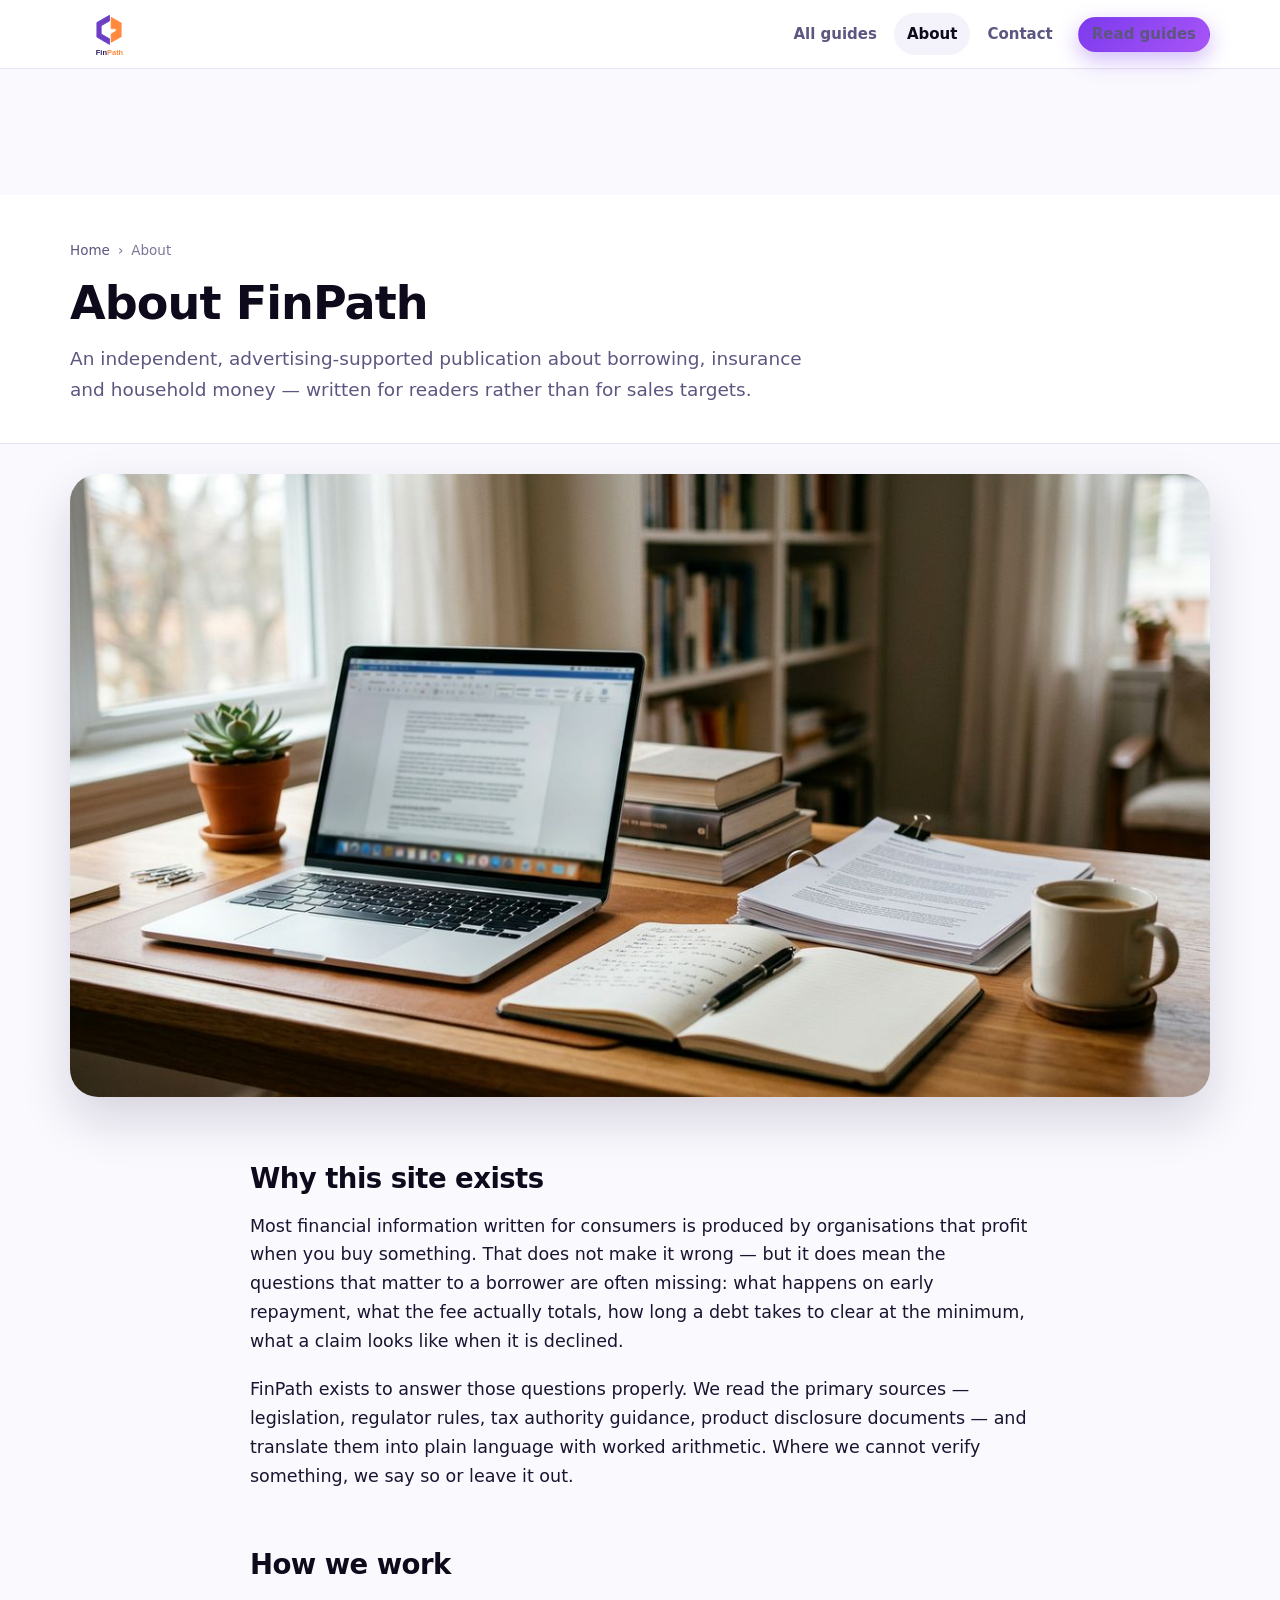
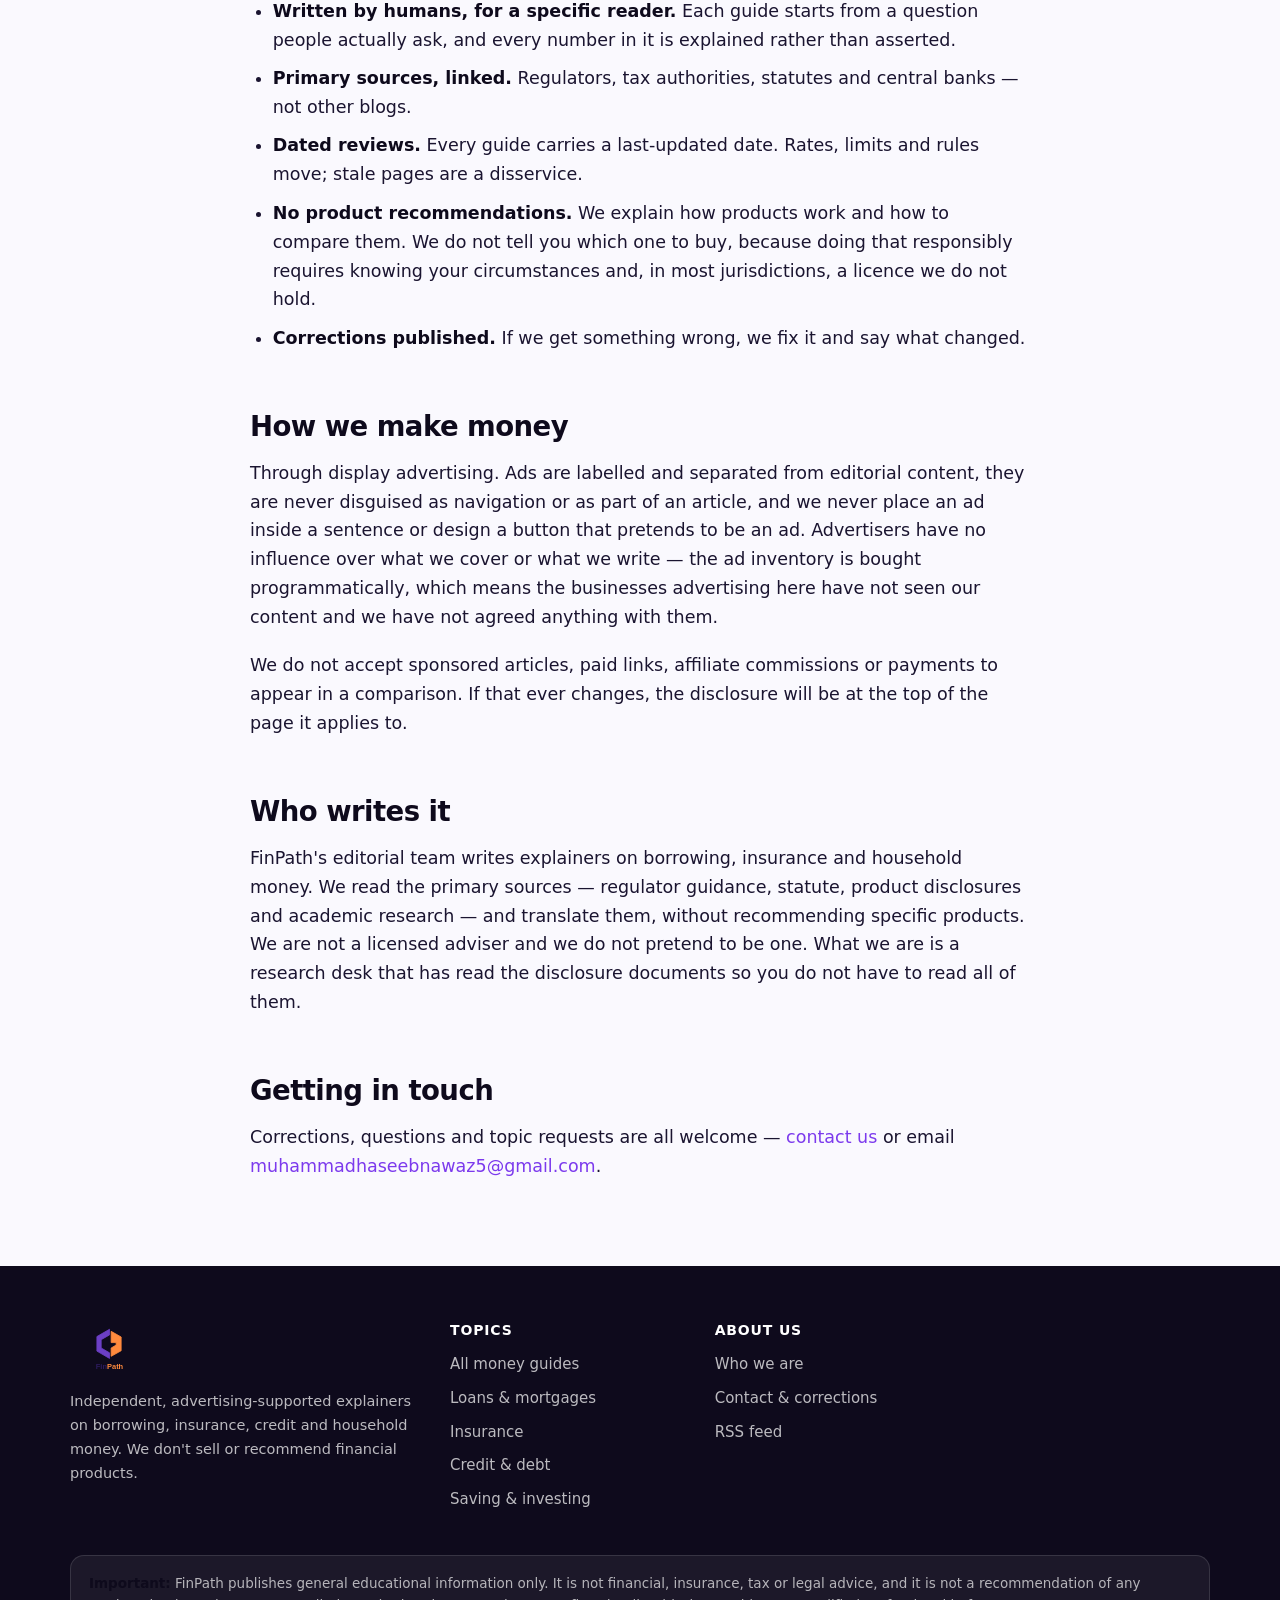
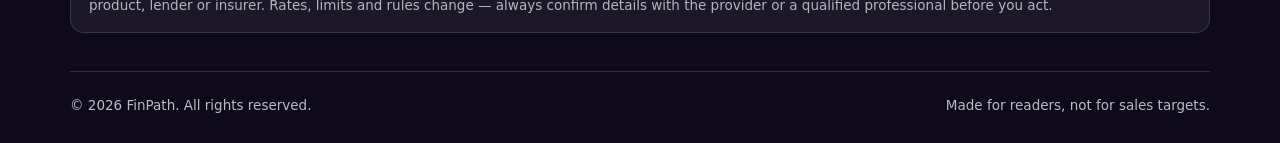
==== commit fba2b8d1: "Updated ad unit loaders, config and framework layout" ====
--- a/site/about.html
+++ b/site/about.html
@@ -1908,6 +1908,7 @@
     </nav>
   </div>
 </header>
+<div class="network-ad" data-ad-unit="banner-728x90" aria-label="Advertisement"></div>
 <main id="main">
 
 <div class="page-head"><div class="wrap">
@@ -1950,6 +1951,7 @@
 </section>
 
 </main>
+<div class="network-ad" data-ad-unit="banner-320x50" aria-label="Advertisement"></div>
 <footer class="foot">
   <div class="wrap">
     <div class="foot-grid">
